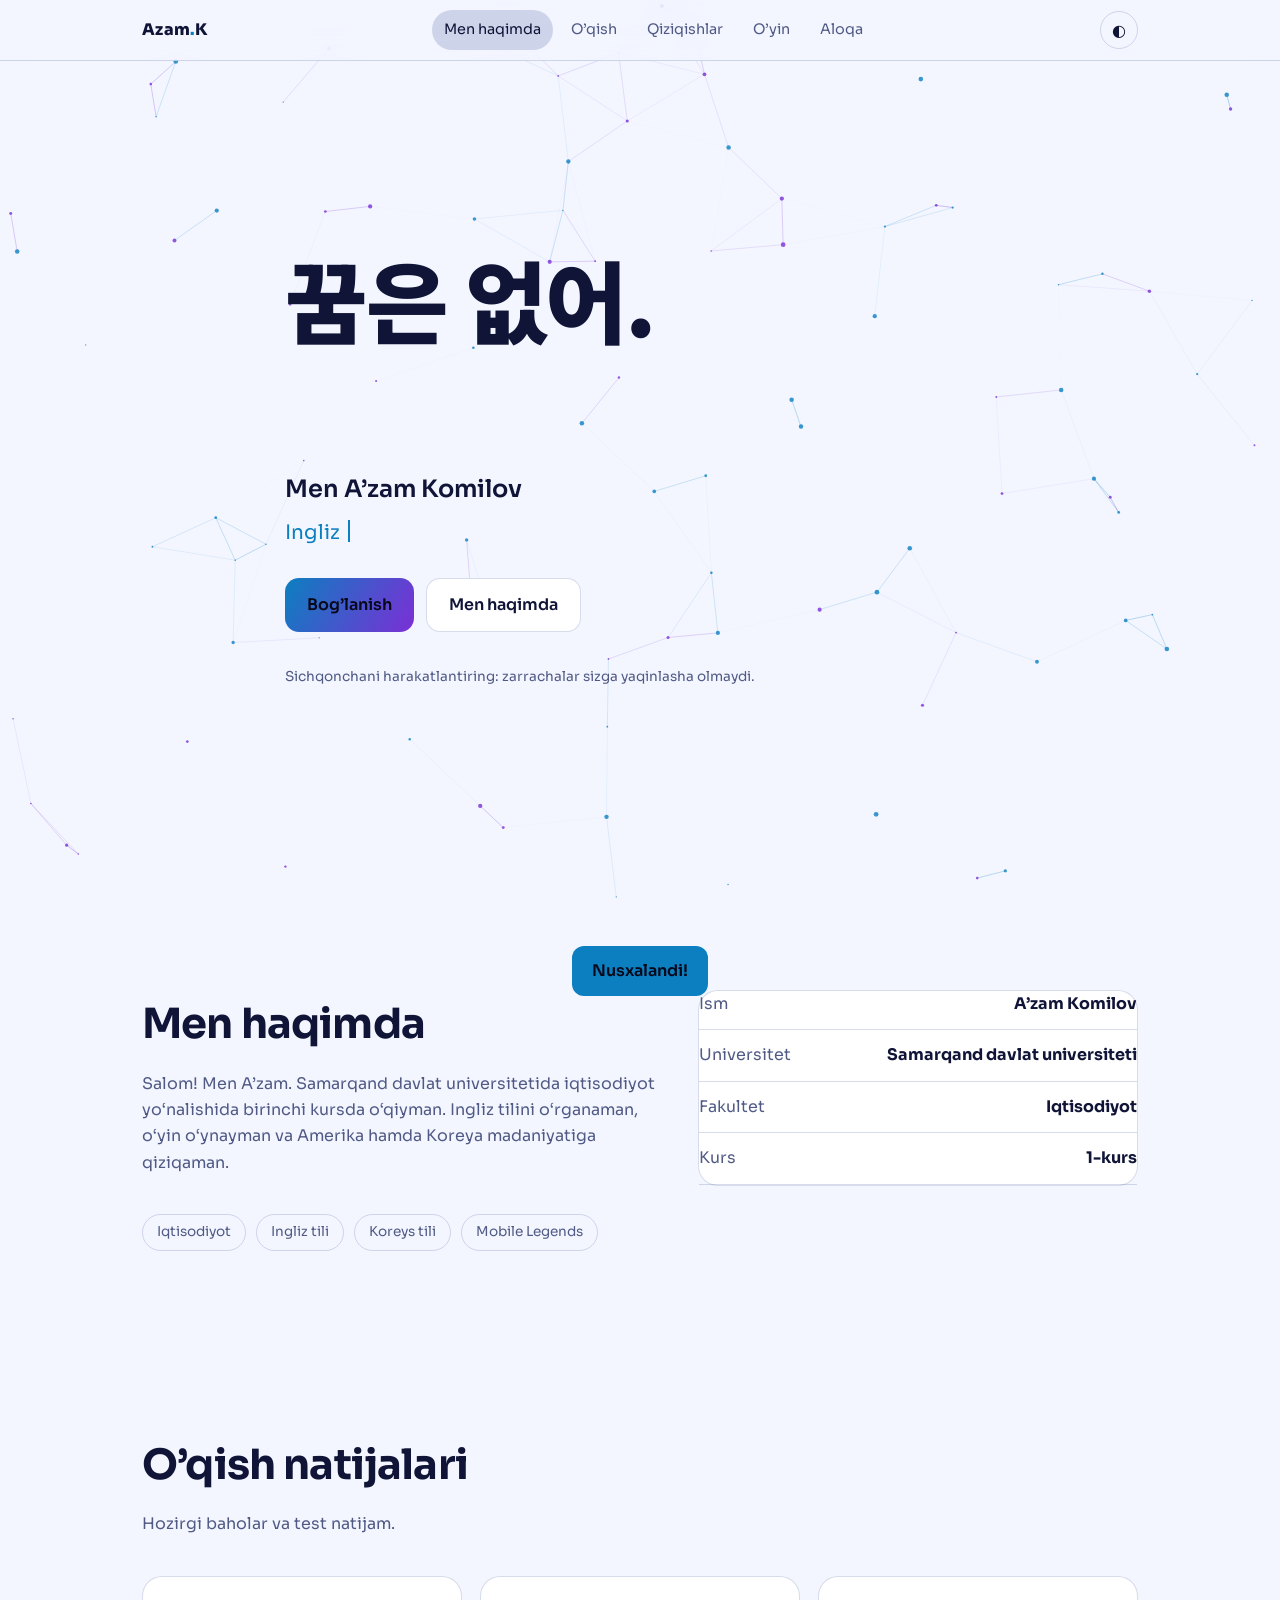
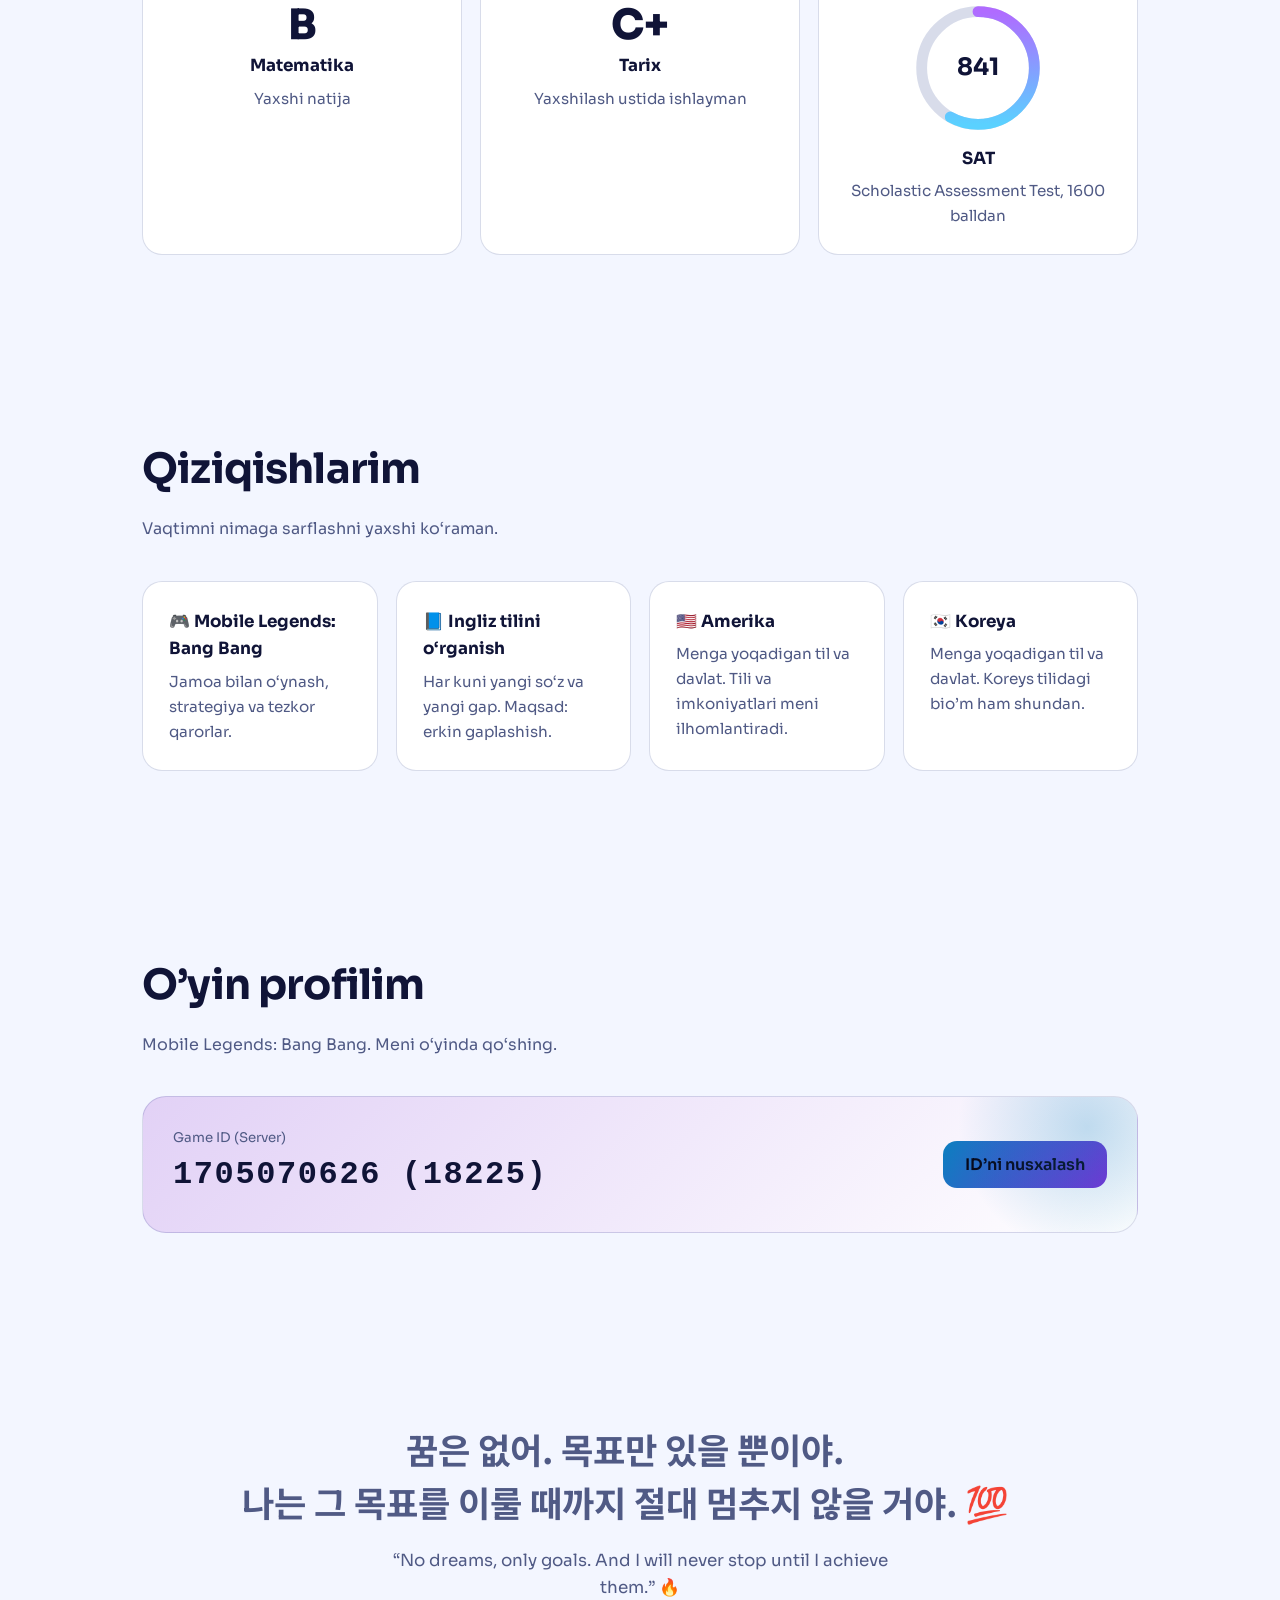
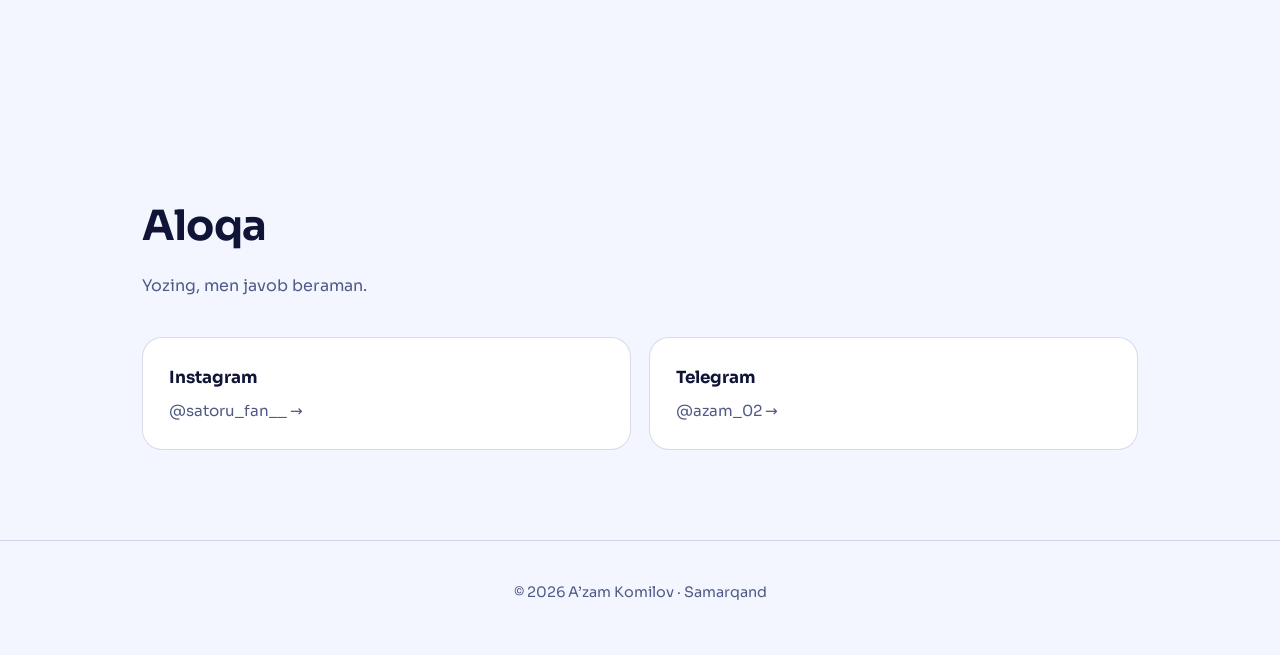
==== A’zam Komilov.html @ d0e38b11 "portfolio" ====
<!DOCTYPE html>
<html lang="uz">
<head>
<meta charset="UTF-8">
<meta name="viewport" content="width=device-width, initial-scale=1, viewport-fit=cover">
<title>A’zam Komilov</title>
<link href="https://fonts.googleapis.com/css2?family=Sora:wght@400;600;800&family=Noto+Sans+KR:wght@400;700;900&display=swap" rel="stylesheet">
<link rel="stylesheet" href="style.css">
</head>
<body>
<canvas id="bg" aria-hidden="true"></canvas>

<nav>
  <div class="wrap">
    <a href="#top" class="logo">Azam<i>.</i>K</a>
    <div class="links" id="links">
      <a href="#about">Men haqimda</a>
      <a href="#study">O’qish</a>
      <a href="#interests">Qiziqishlar</a>
      <a href="#game">O’yin</a>
      <a href="#contact">Aloqa</a>
    </div>
    <div>
      <button class="icon-btn" id="theme" aria-label="Mavzuni almashtirish">◐</button>
      <button class="icon-btn burger" id="burger" aria-label="Menyu">☰</button>
    </div>
  </div>
</nav>

<header id="top" class="hero">
  <div class="wrap">
    <h1 class="kr" id="krTitle" aria-label="꿈은 없어. 목표만 있을 뿐이야.">꿈은 없어.<br><span class="goal">목표만 있을 뿐이야.</span></h1>
    <p class="name">Men A’zam Komilov</p>
    <p class="typed" id="typed"></p>
    <div class="btns">
      <a class="btn main" href="#contact">Bog’lanish</a>
      <a class="btn" href="#about">Men haqimda</a>
    </div>
    <p class="hint">Sichqonchani harakatlantiring: zarrachalar sizga yaqinlasha olmaydi.</p>
  </div>
</header>

<main>
<section id="about">
  <div class="wrap about">
    <div class="rv">
      <h2>Men haqimda</h2>
      <p class="lead">Salom! Men A’zam. Samarqand davlat universitetida iqtisodiyot yo‘nalishida birinchi kursda o‘qiyman. Ingliz tilini o‘rganaman, o‘yin o‘ynayman va Amerika hamda Koreya madaniyatiga qiziqaman.</p>
      <div class="tags"><span class="tag">Iqtisodiyot</span><span class="tag">Ingliz tili</span><span class="tag">Koreys tili</span><span class="tag">Mobile Legends</span></div>
    </div>
    <ul class="facts card rv">
      <li><span>Ism</span><b>A’zam Komilov</b></li>
      <li><span>Universitet</span><b>Samarqand davlat universiteti</b></li>
      <li><span>Fakultet</span><b>Iqtisodiyot</b></li>
      <li><span>Kurs</span><b>1-kurs</b></li>
    </ul>
  </div>
</section>

<section id="study">
  <div class="wrap">
    <h2 class="rv">O’qish natijalari</h2>
    <p class="lead rv">Hozirgi baholar va test natijam.</p>
    <div class="grid">
      <div class="card tilt rv center"><div class="big">B</div><h3>Matematika</h3><p>Yaxshi natija</p></div>
      <div class="card tilt rv center"><div class="big">C+</div><h3>Tarix</h3><p>Yaxshilash ustida ishlayman</p></div>
      <div class="card tilt rv center">
        <div class="ring" id="ring" data-val="930" data-max="1600">
          <svg width="130" height="130" viewBox="0 0 120 120"><defs><linearGradient id="g"><stop offset="0" stop-color="#5ad1ff"/><stop offset="1" stop-color="#b06bff"/></linearGradient></defs><circle class="tr" cx="60" cy="60" r="52"/><circle class="pr" cx="60" cy="60" r="52"/></svg>
          <b id="satNum">0</b>
        </div>
        <h3>SAT</h3><p>Scholastic Assessment Test, 1600 balldan</p>
      </div>
    </div>
  </div>
</section>

<section id="interests">
  <div class="wrap">
    <h2 class="rv">Qiziqishlarim</h2>
    <p class="lead rv">Vaqtimni nimaga sarflashni yaxshi ko‘raman.</p>
    <div class="grid">
      <div class="card tilt rv"><h3>🎮 Mobile Legends: Bang Bang</h3><p>Jamoa bilan o‘ynash, strategiya va tezkor qarorlar.</p></div>
      <div class="card tilt rv"><h3>📘 Ingliz tilini o‘rganish</h3><p>Har kuni yangi so‘z va yangi gap. Maqsad: erkin gaplashish.</p></div>
      <div class="card tilt rv"><h3>🇺🇸 Amerika</h3><p>Menga yoqadigan til va davlat. Tili va imkoniyatlari meni ilhomlantiradi.</p></div>
      <div class="card tilt rv"><h3>🇰🇷 Koreya</h3><p>Menga yoqadigan til va davlat. Koreys tilidagi bio’m ham shundan.</p></div>
    </div>
  </div>
</section>

<section id="game">
  <div class="wrap">
    <h2 class="rv">O’yin profilim</h2>
    <p class="lead rv">Mobile Legends: Bang Bang. Meni o‘yinda qo‘shing.</p>
    <div class="game rv">
      <div><small>Game ID (Server)</small><code>1705070626 (18225)</code></div>
      <button class="btn main" id="copy">ID’ni nusxalash</button>
    </div>
  </div>
</section>

<section class="quote">
  <div class="wrap rv">
    <p class="kr">꿈은 없어. 목표만 있을 뿐이야.<br>나는 그 목표를 이룰 때까지 절대 멈추지 않을 거야. 💯</p>
    <p>“No dreams, only goals. And I will never stop until I achieve them.” 🔥</p>
  </div>
</section>

<section id="contact" class="contact">
  <div class="wrap">
    <h2 class="rv">Aloqa</h2>
    <p class="lead rv">Yozing, men javob beraman.</p>
    <div class="grid">
      <a class="card tilt rv" href="https://instagram.com/satoru_fan__" target="_blank" rel="noopener"><h3>Instagram</h3><p>@satoru_fan__ <span class="arrow">→</span></p></a>
      <a class="card tilt rv" href="https://t.me/azam_02" target="_blank" rel="noopener"><h3>Telegram</h3><p>@azam_02 <span class="arrow">→</span></p></a>
    </div>
  </div>
</section>
</main>

<footer>© 2026 A’zam Komilov · Samarqand</footer>
<div id="toast" role="status">Nusxalandi!</div>

<script src="script.js"></script>
</body>
</html>
---- style.css ----
:root{
  --bg:#07081a; --surface:#10122b; --line:rgba(140,170,255,.18);
  --text:#eef2ff; --muted:#9aa3c7; --eye:#5ad1ff; --purple:#b06bff;
  --font:'Sora',system-ui,-apple-system,'Segoe UI',sans-serif;
  --kr:'Noto Sans KR','Malgun Gothic','Apple SD Gothic Neo',sans-serif;
}
@media (prefers-color-scheme:light){
  :root:not([data-theme="dark"]){--bg:#f3f6ff;--surface:#ffffff;--line:rgba(40,60,140,.18);--text:#101437;--muted:#505a85;--eye:#0b7fc0;--purple:#7b2fd6}
}
:root[data-theme="light"]{--bg:#f3f6ff;--surface:#ffffff;--line:rgba(40,60,140,.18);--text:#101437;--muted:#505a85;--eye:#0b7fc0;--purple:#7b2fd6}
:root{box-sizing:border-box;padding-top:env(safe-area-inset-top,0px);padding-bottom:env(safe-area-inset-bottom,0px)}
html{scroll-behavior:smooth;scroll-padding-top:calc(env(safe-area-inset-top,0px) + 70px)}
*,*::before,*::after{box-sizing:inherit}
body{margin:0;background:var(--bg);color:var(--text);font-family:var(--font);line-height:1.65;overflow-x:hidden}
a{color:inherit;text-decoration:none}
:focus-visible{outline:2px solid var(--eye);outline-offset:3px}
#bg{position:fixed;inset:0;width:100%;height:100%;z-index:0;pointer-events:none}
main,header,footer{position:relative;z-index:1}
.wrap{max-width:1040px;margin:0 auto;padding:0 22px}

/* nav */
body::before{content:"";position:fixed;inset:0 0 auto;height:env(safe-area-inset-top,0px);background:var(--bg);z-index:19}
nav{position:fixed;top:env(safe-area-inset-top,0px);left:0;right:0;z-index:20;backdrop-filter:blur(14px);background:color-mix(in srgb,var(--bg) 70%,transparent);border-bottom:1px solid var(--line)}
nav .wrap{display:flex;align-items:center;justify-content:space-between;height:60px}
.logo{font-weight:800;letter-spacing:.02em}
.logo i{font-style:normal;color:var(--eye)}
.links{display:flex;gap:6px;align-items:center}
.links a{padding:8px 12px;border-radius:99px;color:var(--muted);font-size:.9rem;transition:.25s}
.links a:hover,.links a.on{color:var(--text);background:var(--line)}
.icon-btn{border:1px solid var(--line);background:transparent;color:var(--text);border-radius:99px;width:38px;height:38px;cursor:pointer;font-size:1rem}
.burger{display:none}
@media(max-width:760px){
  .burger{display:inline-block}
  .links{position:absolute;top:60px;left:0;right:0;flex-direction:column;align-items:stretch;padding:10px 22px 18px;background:var(--bg);border-bottom:1px solid var(--line);transform:translateY(-130%);transition:transform .35s ease;z-index:-1}
  .links.open{transform:none}
  .links a{padding:12px}
}

/* hero */
.hero{min-height:100svh;display:grid;align-items:center;padding:110px 0 60px}
.hero .kr{font-family:var(--kr);font-weight:900;font-size:clamp(2.2rem,8.5vw,5.6rem);line-height:1.12;margin:0 0 22px;letter-spacing:-.02em}
.hero .kr span{display:inline-block;opacity:0;transform:translateY(40px) rotate(6deg);animation:drop .8s cubic-bezier(.2,.8,.2,1) forwards}
@keyframes drop{to{opacity:1;transform:none}}
.kr .goal{background:linear-gradient(90deg,var(--eye),var(--purple));-webkit-background-clip:text;background-clip:text;color:transparent}
.name{font-size:clamp(1.1rem,3vw,1.5rem);font-weight:600;margin:0}
.typed{color:var(--eye);min-height:1.8em;font-size:clamp(1rem,2.6vw,1.25rem);margin:6px 0 26px}
.typed::after{content:"";display:inline-block;width:2px;height:1.1em;background:var(--eye);margin-left:3px;vertical-align:-3px;animation:blink 1s steps(1) infinite}
@keyframes blink{50%{opacity:0}}
.btns{display:flex;flex-wrap:wrap;gap:12px}
.btn{display:inline-flex;align-items:center;gap:8px;padding:13px 22px;border-radius:14px;font-weight:600;border:1px solid var(--line);transition:transform .25s,box-shadow .25s;cursor:pointer;font-family:inherit;font-size:1rem;color:var(--text);background:var(--surface)}
.btn.main{background:linear-gradient(120deg,var(--eye),var(--purple));color:#07081a;border:0}
.btn:hover{transform:translateY(-3px);box-shadow:0 10px 30px -8px var(--purple)}
.hint{margin-top:34px;color:var(--muted);font-size:.85rem}

/* sections */
section{padding:90px 0}
h2{font-size:clamp(1.7rem,4.5vw,2.6rem);margin:0 0 12px;letter-spacing:-.02em}
.lead{color:var(--muted);max-width:60ch;margin:0 0 38px}
.grid{display:grid;gap:18px;grid-template-columns:repeat(auto-fit,minmax(230px,1fr))}
.card{background:var(--surface);border:1px solid var(--line);border-radius:20px;padding:26px;transition:transform .15s ease,border-color .3s;transform-style:preserve-3d}
.card:hover{border-color:var(--eye)}
.card h3{margin:0 0 6px;font-size:1.05rem}
.card p{margin:0;color:var(--muted);font-size:.95rem}
.big{font-size:2.6rem;font-weight:800;line-height:1.1;margin-bottom:4px}
.ring{width:130px;height:130px;position:relative;margin:0 auto 12px}
.ring svg{transform:rotate(-90deg)}
.ring circle{fill:none;stroke-width:10;stroke-linecap:round}
.ring .tr{stroke:var(--line)}
.ring .pr{stroke:url(#g);stroke-dasharray:326.7;stroke-dashoffset:326.7;transition:stroke-dashoffset 1.8s cubic-bezier(.2,.8,.2,1)}
.ring b{position:absolute;inset:0;display:grid;place-items:center;font-size:1.5rem}
.center{text-align:center}

.about{display:grid;gap:28px;grid-template-columns:1.2fr 1fr;align-items:start}
@media(max-width:820px){.about{grid-template-columns:1fr}}
.facts{list-style:none;padding:0;margin:0;display:grid;gap:12px}
.facts li{display:flex;justify-content:space-between;gap:14px;padding-bottom:12px;border-bottom:1px solid var(--line)}
.facts span{color:var(--muted)}
.facts b{text-align:right}

.tags{display:flex;flex-wrap:wrap;gap:10px;margin-top:14px}
.tag{padding:6px 14px;border-radius:99px;border:1px solid var(--line);font-size:.85rem;color:var(--muted)}

/* game id */
.game{display:flex;flex-wrap:wrap;align-items:center;justify-content:space-between;gap:18px;background:linear-gradient(135deg,color-mix(in srgb,var(--purple) 22%,var(--surface)),var(--surface));border:1px solid var(--line);border-radius:24px;padding:30px;position:relative;overflow:hidden}
.game::after{content:"";position:absolute;width:260px;height:260px;right:-80px;top:-100px;border-radius:50%;background:radial-gradient(circle,var(--eye),transparent 70%);opacity:.25;animation:pulse 4s ease-in-out infinite}
@keyframes pulse{50%{transform:scale(1.25);opacity:.4}}
.game code{font-size:clamp(1.3rem,4vw,2rem);font-weight:800;letter-spacing:.05em}
.game small{color:var(--muted);display:block}

/* quote */
.quote{text-align:center;padding:100px 0}
.quote .kr{font-family:var(--kr);font-size:clamp(1.3rem,4vw,2.2rem);font-weight:700;line-height:1.5;margin:0 0 18px}
.quote p{color:var(--muted);max-width:46ch;margin:0 auto;font-size:1.05rem}

/* contact */
.contact a.card{display:block}
.contact .arrow{display:inline-block;transition:transform .25s}
.contact a.card:hover .arrow{transform:translateX(6px)}
footer{padding:40px 0 50px;text-align:center;color:var(--muted);font-size:.9rem;border-top:1px solid var(--line)}

/* reveal */
.rv{opacity:0;transform:translateY(26px);transition:opacity .8s ease,transform .8s ease}
.rv.in{opacity:1;transform:none}
#toast{position:fixed;left:50%;bottom:calc(24px + env(safe-area-inset-bottom,0px));transform:translate(-50%,120px);background:var(--eye);color:#07081a;padding:12px 20px;border-radius:12px;font-weight:600;transition:transform .35s;z-index:30}
#toast.show{transform:translate(-50%,0)}
@media(prefers-reduced-motion:reduce){*{animation:none!important;transition:none!important}.rv,.hero .kr span{opacity:1;transform:none}}
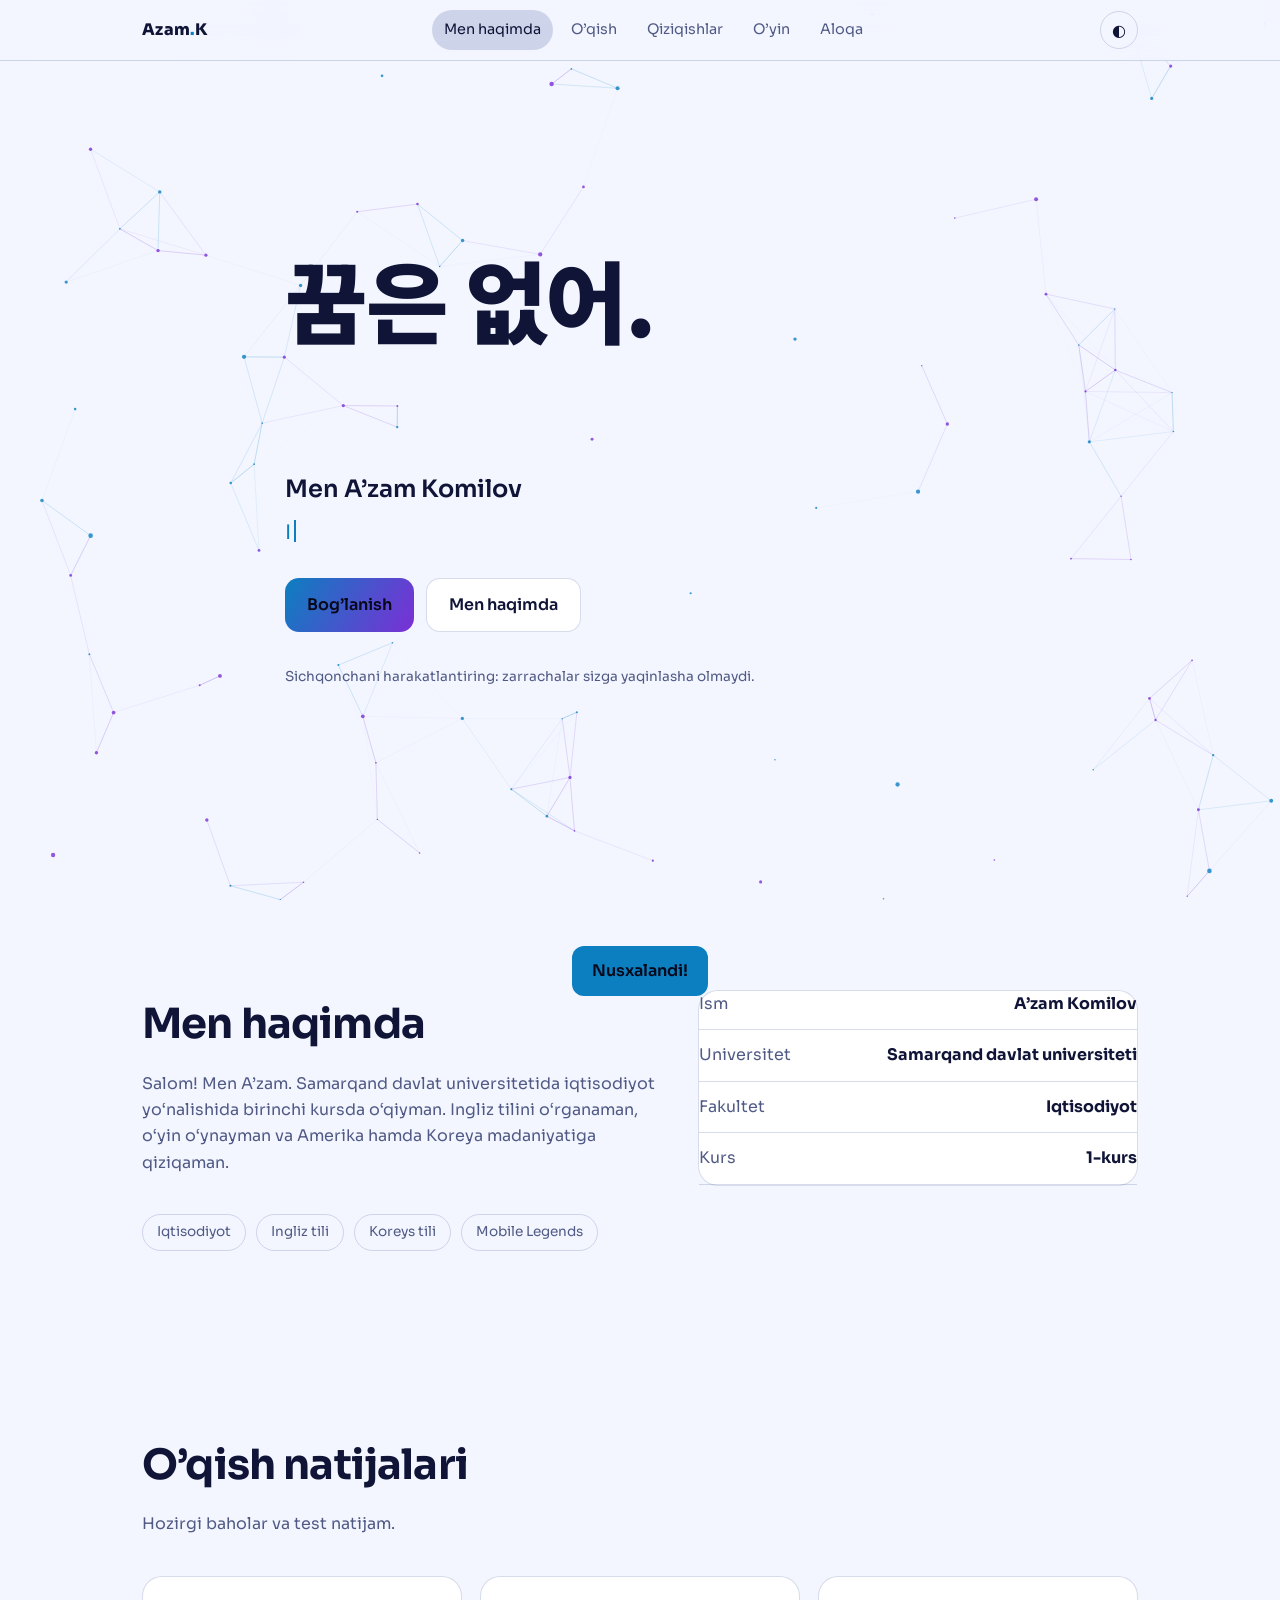
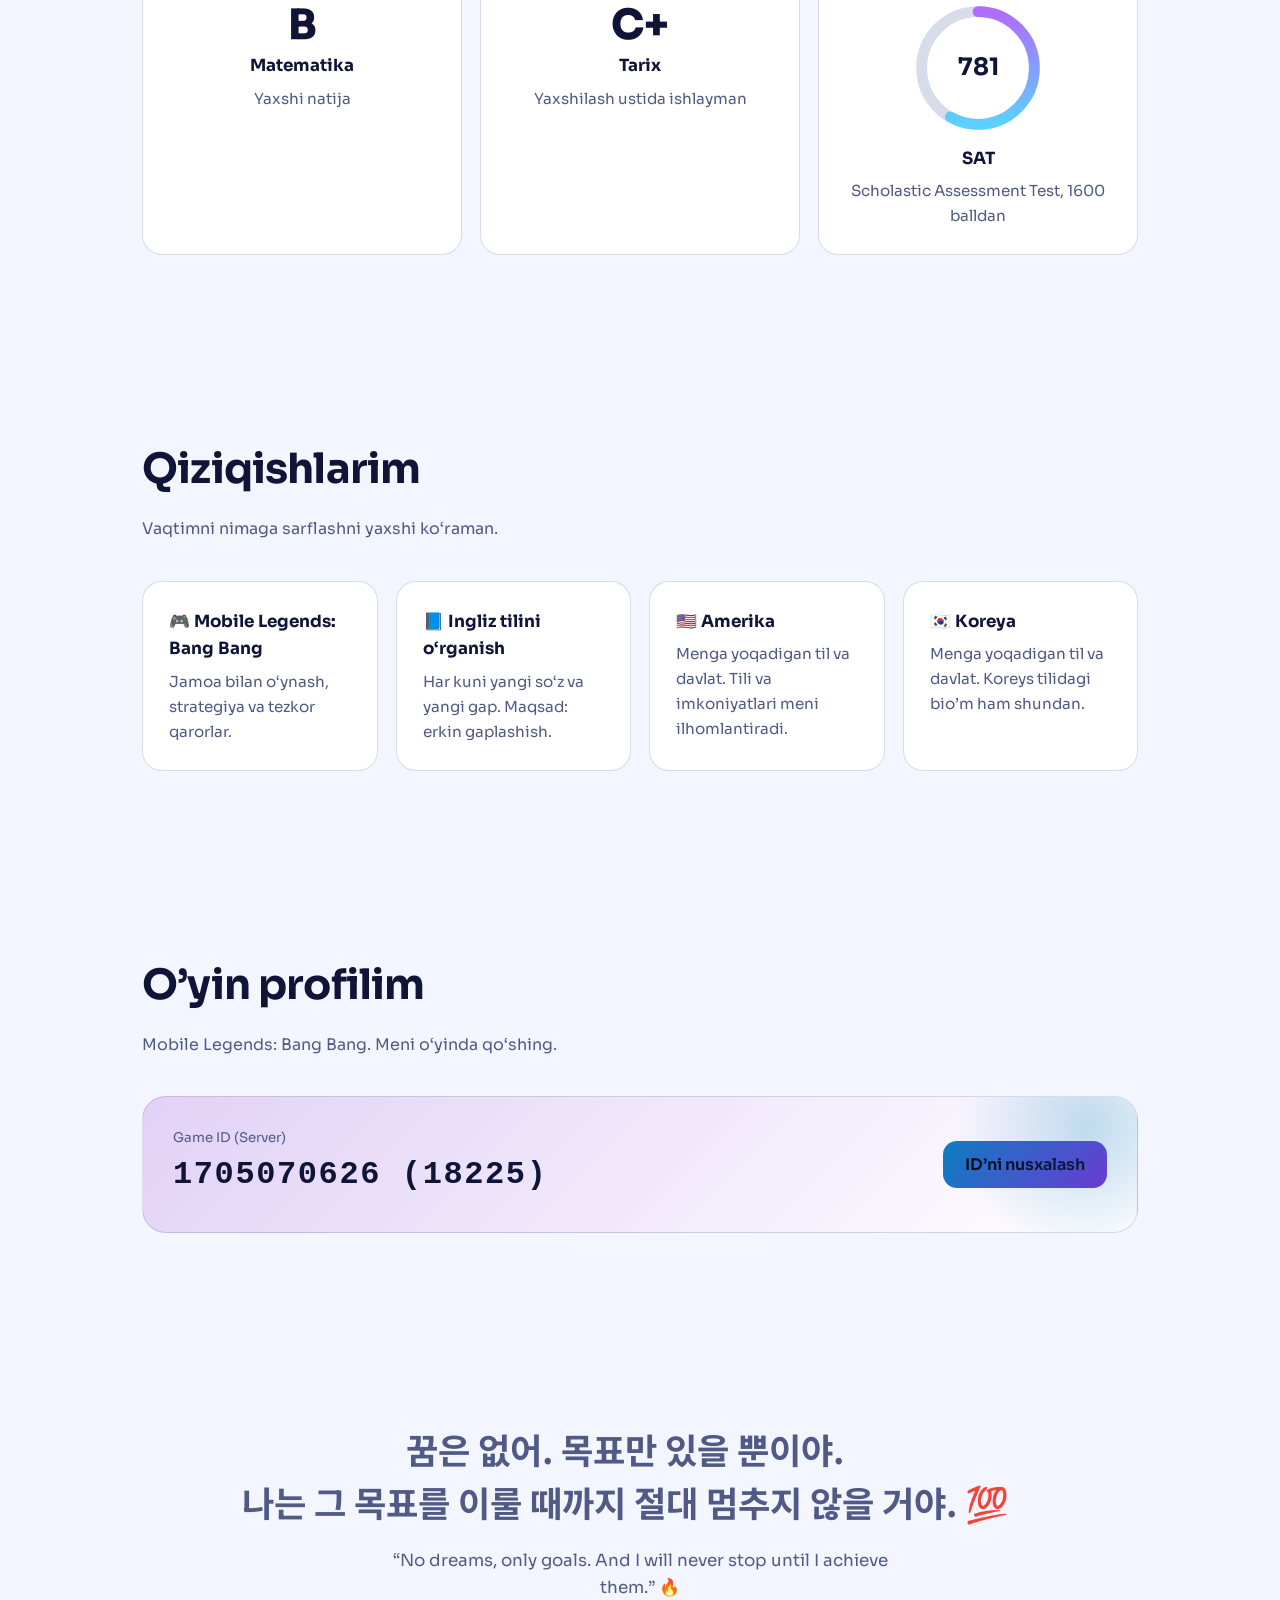
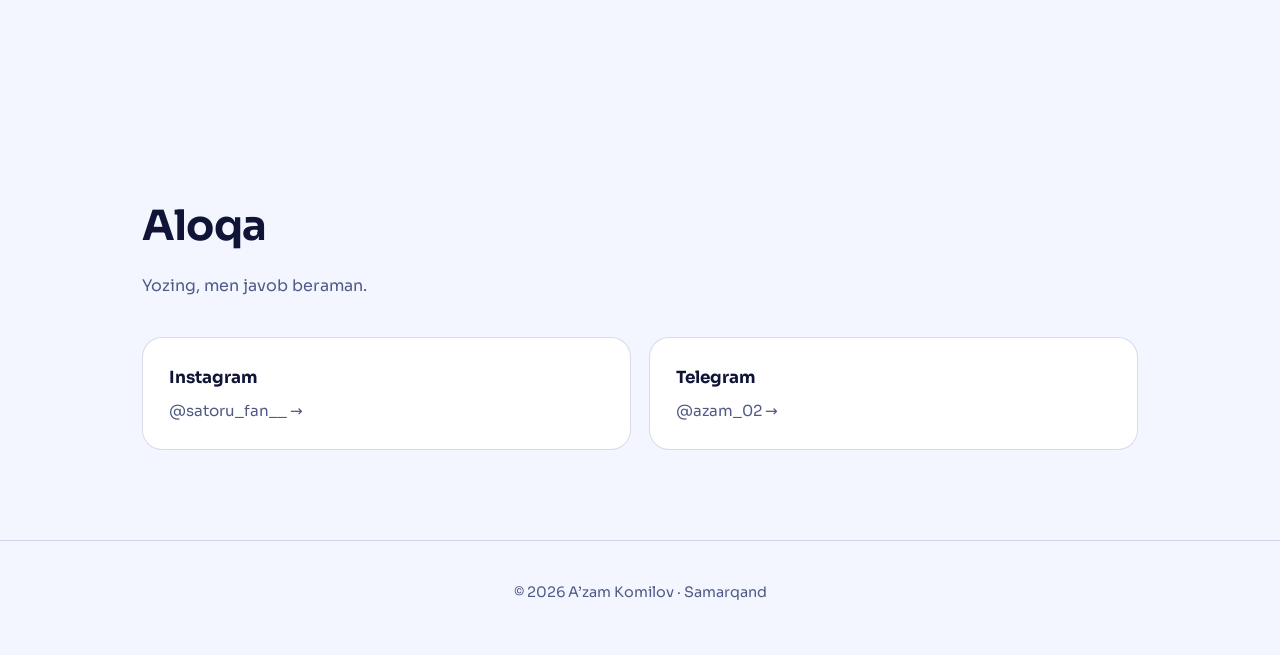
==== commit f3bf783c: "website" ====
--- a/A’zam Komilov.html
+++ b/A’zam Komilov.html
@@ -3,6 +3,9 @@
 <head>
 <meta charset="UTF-8">
 <meta name="viewport" content="width=device-width, initial-scale=1, viewport-fit=cover">
+<meta name="description" content="Portfolio website. Azam ismli shaxsh uchun">
+<meta name="keywords" content="Azam uz, Azam, Portfolio.">
+<meta name="author" content="Toirov Asadbek">
 <title>A’zam Komilov</title>
 <link href="https://fonts.googleapis.com/css2?family=Sora:wght@400;600;800&family=Noto+Sans+KR:wght@400;700;900&display=swap" rel="stylesheet">
 <link rel="stylesheet" href="style.css">
